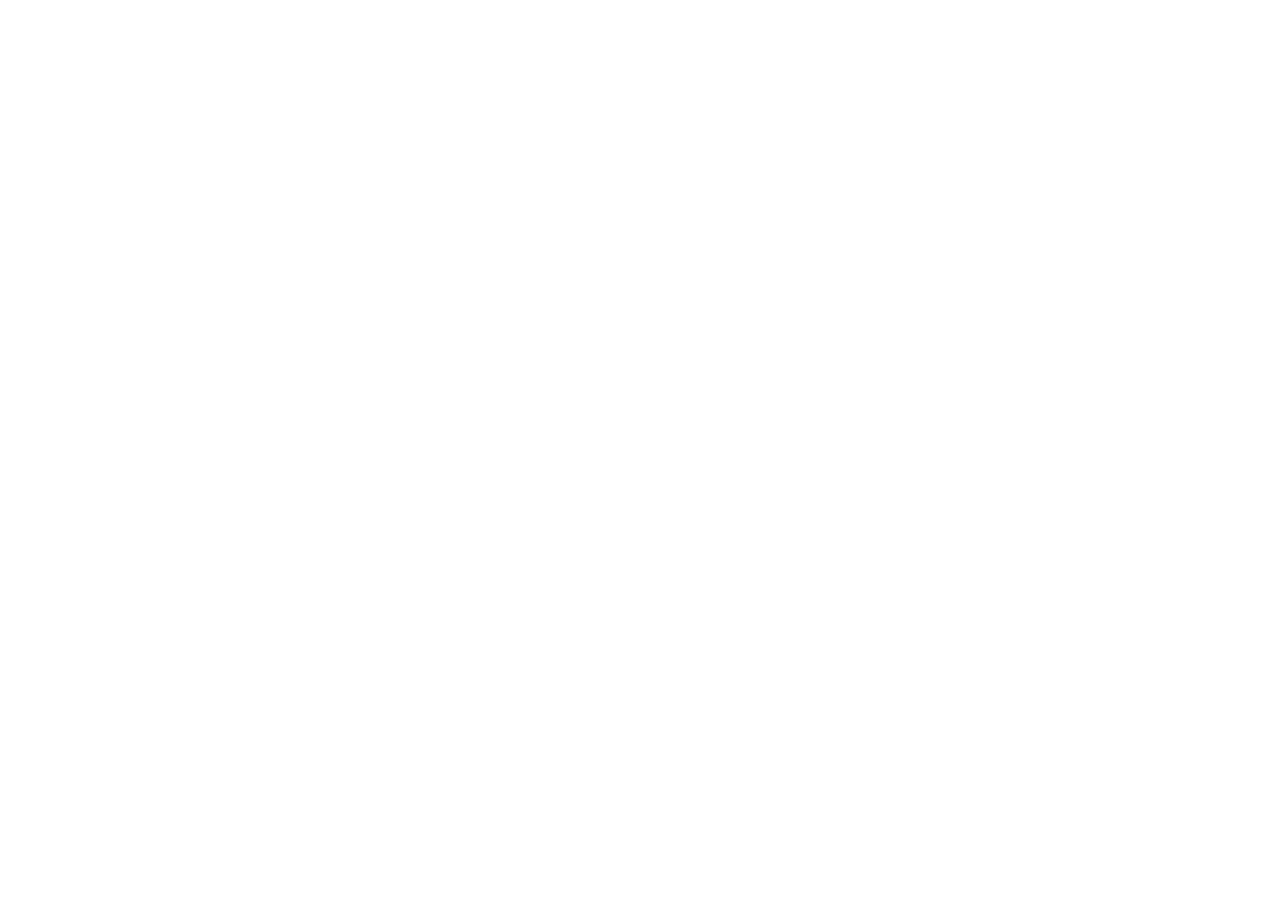
==== projects/05.JogoDaMemoria/index.html @ 02841ec1 "Memoriam game add files" ====
<!DOCTYPE html>
<html lang="pt-BR">
<head>
    <meta charset="UTF-8">
    <meta http-equiv="X-UA-Compatible" content="IE=edge">
    <meta name="viewport" content="width=device-width, initial-scale=1.0">
    <link rel="icon" href="./images/memoria.png" type="image/png">
    <link rel="stylesheet" type="text/css" href="./styles/style.css">
    <title>Jogo da Memória</title>
</head>
<body>
    
</body>
</html>
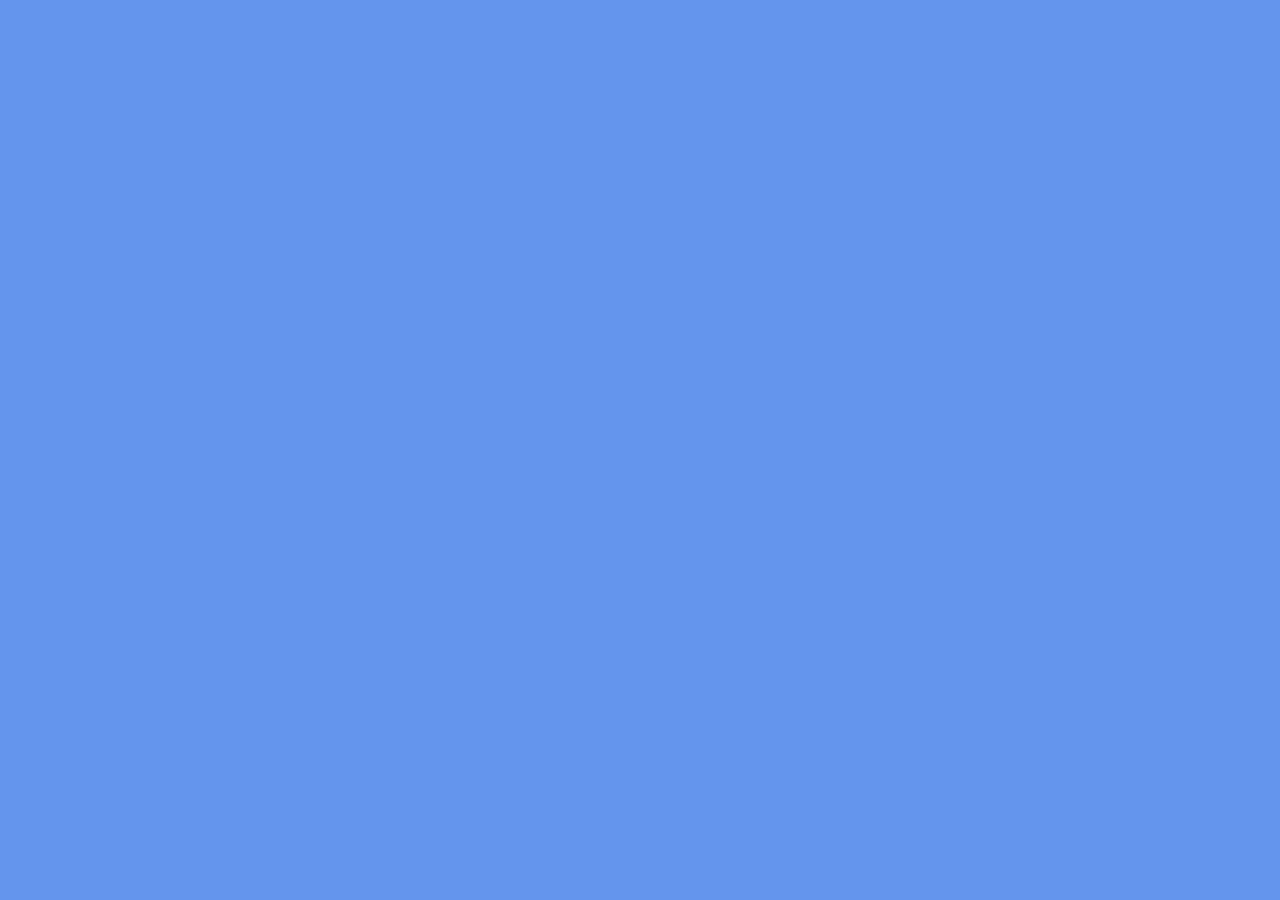
==== commit 77c7fc6c: "Memoriam game script initial" ====
--- a/projects/05.JogoDaMemoria/index.html
+++ b/projects/05.JogoDaMemoria/index.html
@@ -10,5 +10,26 @@
 </head>
 <body>
     
+    <div id="gameBoard">
+        <div class="card">
+            <div class="card_front">
+             <img class="icon" src="./images/cao.png">
+            </div>
+            <div class="card_back">
+                <img class="turn_card" src="./images/memoria.png">
+            </div>
+        </div>
+    </div>
+
+
+    <div id="gameOver" >
+        <div>
+            Parabéns, você completou o jogo!
+        </div>
+        <button id="restart" onclick="restart()">Jogue Novamente</button>
+    </div>
+
+
+    <script src="./scripts/script.js"></script>
 </body>
 </html>--- a/projects/05.JogoDaMemoria/styles/style.css
+++ b/projects/05.JogoDaMemoria/styles/style.css
@@ -0,0 +1,80 @@
+* {
+    margin: 0;
+    padding: 0;
+    box-sizing: border-box;
+}
+
+body {
+    display: flex;
+    justify-content: center;
+    align-items: center;
+    height: 100vh;
+    background-color:cornflowerblue;
+}
+
+.card {
+    width: 150px;
+    height: 150px;
+    position: relative;
+
+    transform-style: preserve-3d;
+    transition: transform .5s;
+
+}
+
+.card_back, .card_front {
+    width: 100%;
+    height: 100%;
+    position: absolute;
+    display: flex;
+    justify-content: center;
+    align-items: center;
+    border-radius: 20px;
+    box-shadow: 10px 10px 10px rgba(0, 0, 0, 0.40);
+    backface-visibility: hidden;
+
+}
+
+.flip {
+    transform: rotateY(180deg);
+}
+
+.card_front {
+    transform: rotateY(180deg);
+    background-color: #101c2c;
+}
+
+.card_back {
+    background-color: #05c3ff;
+    display: none;
+}
+
+#gameOver {
+    position: absolute;
+    width: 100%;
+    height: 100%;
+    background-color: rgba(0, 0, 0, 0.9);
+    color: azure;
+    font-size: 50px;
+    display: none;
+    justify-content: center;
+    align-items: center;
+    flex-direction: column;
+    top: 0;
+}
+
+#restart {
+    padding: 20px;
+    font-size: 20px;
+    background-color: green;
+    border: none;
+    border-radius: 10px;
+    margin-top: 10px;
+}
+
+#gameBoard {
+    max-width: 700px;
+    display: grid;
+    grid-template: 1fr 1fr 1fr 1fr 1fr / 1fr 1fr 1fr 1fr;
+    gap: 20px;
+}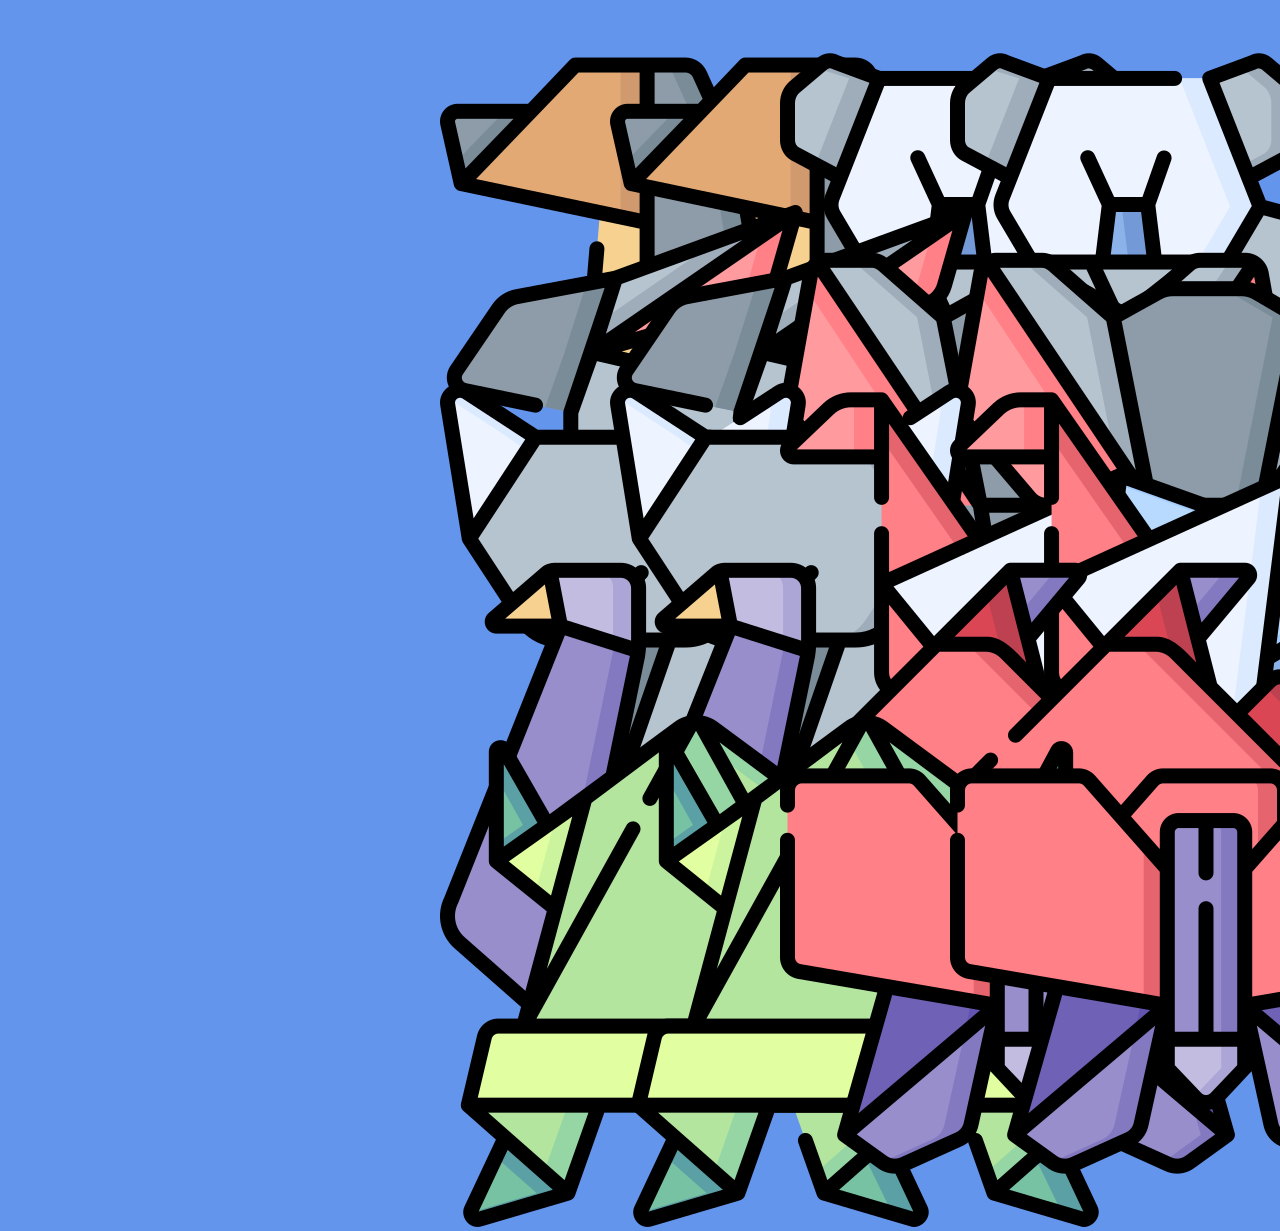
==== commit f423cb4b: "Memoriam game update" ====
--- a/projects/05.JogoDaMemoria/index.html
+++ b/projects/05.JogoDaMemoria/index.html
@@ -11,14 +11,14 @@
 <body>
     
     <div id="gameBoard">
-        <div class="card">
+        <!-- <div class="card">
             <div class="card_front">
-             <img class="icon" src="./images/cao.png">
+             <img class="icon" src="">
             </div>
             <div class="card_back">
-                <img class="turn_card" src="./images/memoria.png">
+                <img class="turn_card" src="">
             </div>
-        </div>
+        </div> -->
     </div>
 
 
--- a/projects/05.JogoDaMemoria/styles/style.css
+++ b/projects/05.JogoDaMemoria/styles/style.css
@@ -5,6 +5,7 @@
 }
 
 body {
+    font-family: Arial, Helvetica, sans-serif;
     display: flex;
     justify-content: center;
     align-items: center;
@@ -42,11 +43,13 @@
 .card_front {
     transform: rotateY(180deg);
     background-color: #101c2c;
+    image-rendering: auto;
 }
 
 .card_back {
     background-color: #05c3ff;
     display: none;
+    image-rendering: auto;
 }
 
 #gameOver {
@@ -73,7 +76,7 @@
 }
 
 #gameBoard {
-    max-width: 700px;
+    max-width: 400px;
     display: grid;
     grid-template: 1fr 1fr 1fr 1fr 1fr / 1fr 1fr 1fr 1fr;
     gap: 20px;
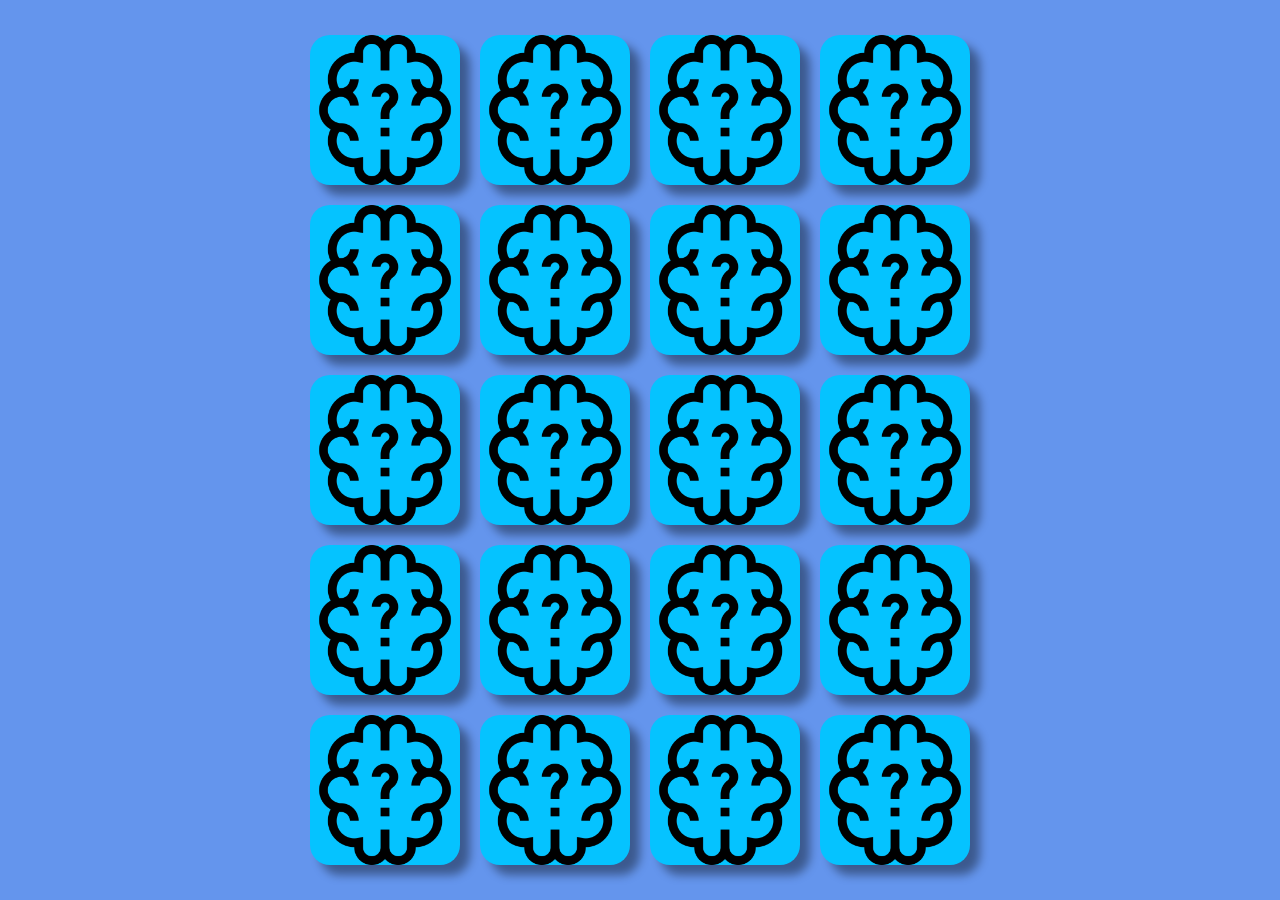
==== commit d76b980c: "Ajuste script" ====
--- a/projects/05.JogoDaMemoria/index.html
+++ b/projects/05.JogoDaMemoria/index.html
@@ -29,7 +29,8 @@
         <button id="restart" onclick="restart()">Jogue Novamente</button>
     </div>
 
-
+    <script src="./scripts/game.js"></script>
+    
     <script src="./scripts/script.js"></script>
 </body>
 </html>--- a/projects/05.JogoDaMemoria/styles/style.css
+++ b/projects/05.JogoDaMemoria/styles/style.css
@@ -43,13 +43,13 @@
 .card_front {
     transform: rotateY(180deg);
     background-color: #101c2c;
-    image-rendering: auto;
+
 }
 
 .card_back {
     background-color: #05c3ff;
-    display: none;
-    image-rendering: auto;
+    
+
 }
 
 #gameOver {
@@ -76,8 +76,12 @@
 }
 
 #gameBoard {
-    max-width: 400px;
+    max-width: 700px;
     display: grid;
     grid-template: 1fr 1fr 1fr 1fr 1fr / 1fr 1fr 1fr 1fr;
     gap: 20px;
+}
+
+img {
+    width: 100%;
 }